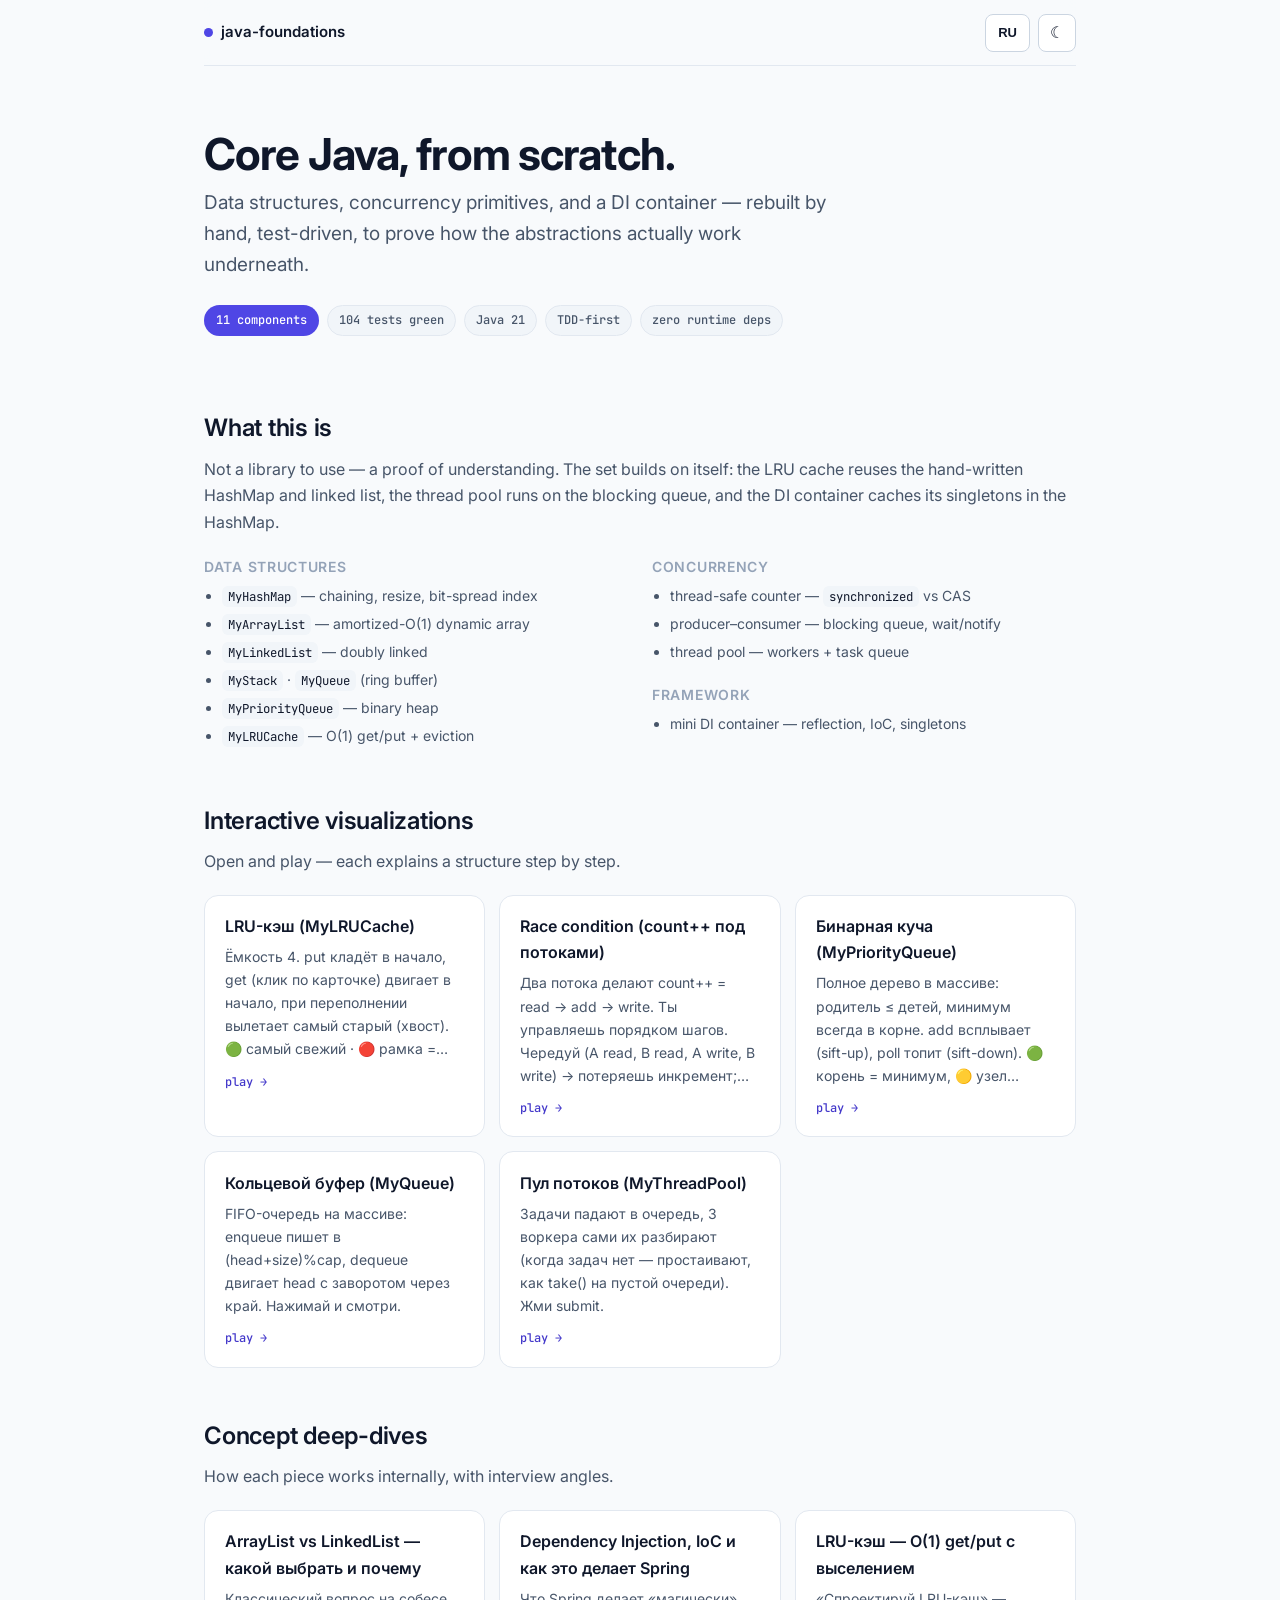
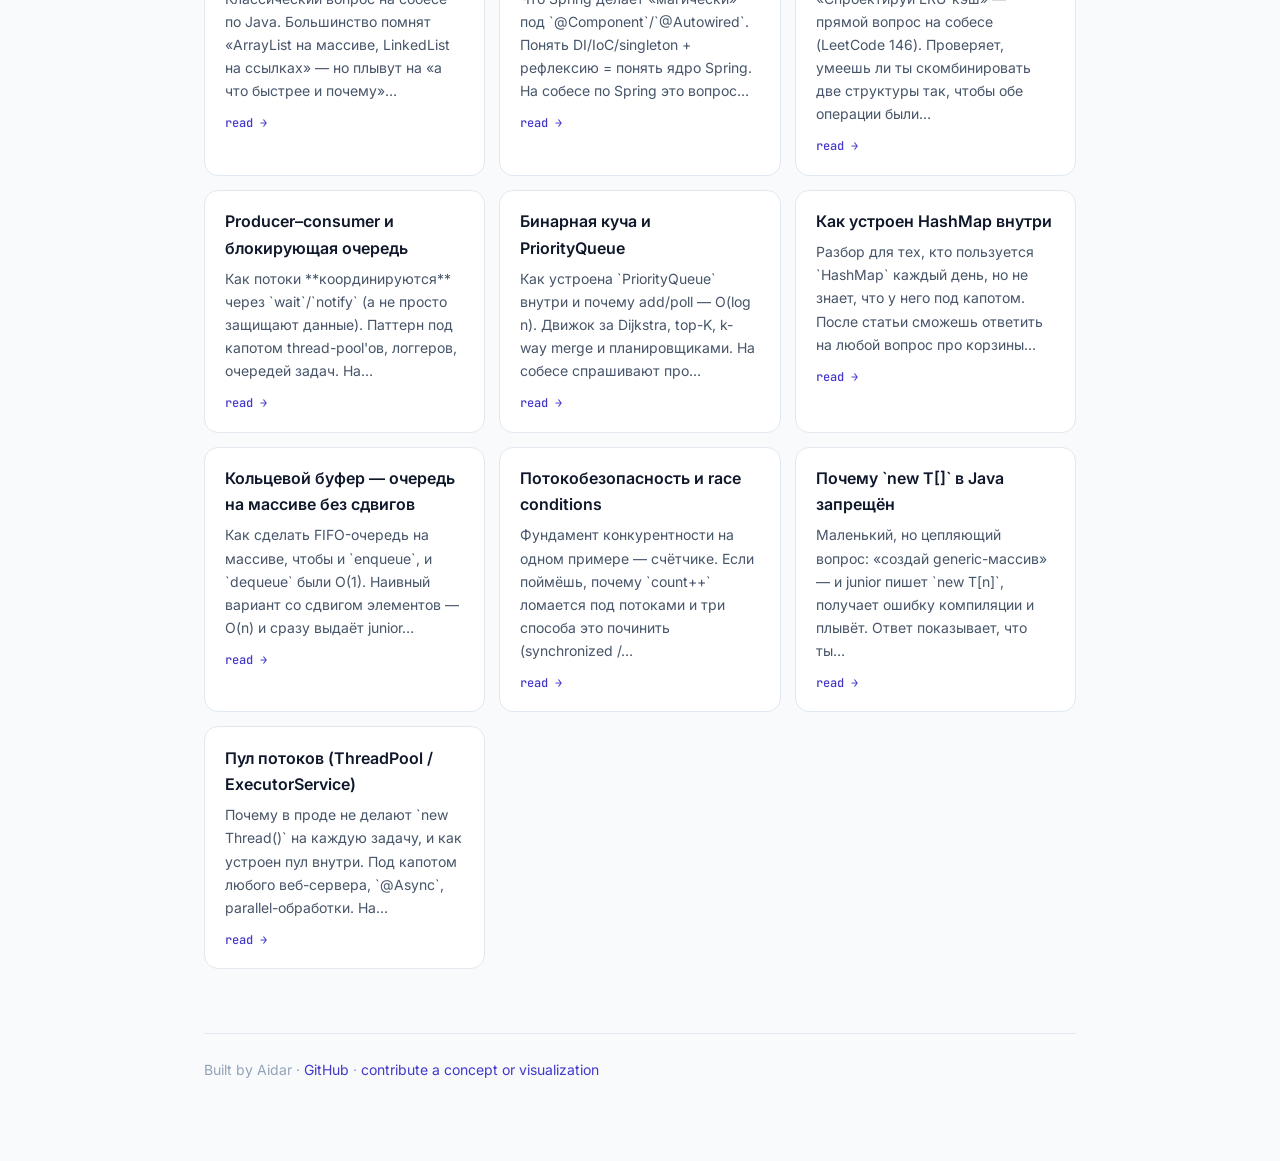
==== docs/index.html @ 81a89873 "feat(docs): community contributions + EN/RU landing - data-driven landing: docs/content.json auto-ge" ====
<!DOCTYPE html>
<html lang="en">
<head>
<meta charset="UTF-8">
<meta name="viewport" content="width=device-width, initial-scale=1.0">
<title>java-foundations — core Java & concurrency from scratch</title>
<meta name="description" content="Core Java data structures, concurrency primitives, and a DI container built from scratch, test-driven. Interactive visualizations + concept deep-dives.">
<script>(function(){try{var t=localStorage.getItem('jf-theme')||(window.matchMedia&&matchMedia('(prefers-color-scheme:dark)').matches?'dark':'light');document.documentElement.setAttribute('data-theme',t);var l=localStorage.getItem('jf-lang')||((navigator.language||'en').slice(0,2)==='ru'?'ru':'en');document.documentElement.setAttribute('data-lang',l);}catch(e){}})();</script>
<link rel="stylesheet" href="style.css">
</head>
<body>

<div class="topbar">
  <span class="brand"><span class="dot"></span>java-foundations</span>
  <div style="display:flex; gap:8px;">
    <button id="lang-toggle" class="theme-toggle" onclick="toggleLang()" aria-label="switch language" style="width:auto; padding:0 12px; font-size:13px; font-weight:600;">RU</button>
    <button id="theme-toggle" class="theme-toggle" onclick="toggleTheme()" aria-label="toggle theme">☾</button>
  </div>
</div>

<section class="hero">
  <h1 data-i18n="heroTitle">Core Java, from scratch.</h1>
  <p class="tagline" data-i18n="heroTagline">Data structures, concurrency primitives, and a DI container — rebuilt by hand, test-driven, to prove how the abstractions actually work underneath.</p>
  <div class="badges">
    <span class="badge accent" data-i18n="badgeComponents">11 components</span>
    <span class="badge" data-i18n="badgeTests">104 tests green</span>
    <span class="badge">Java 21</span>
    <span class="badge">TDD-first</span>
    <span class="badge" data-i18n="badgeDeps">zero runtime deps</span>
  </div>
</section>

<h2 data-i18n="whatTitle">What this is</h2>
<p class="lead" data-i18n="whatLead">Not a library to use — a proof of understanding. The set builds on itself: the LRU cache reuses the hand-written HashMap and linked list, the thread pool runs on the blocking queue, and the DI container caches its singletons in the HashMap.</p>

<div class="cols">
  <div class="col">
    <h3 data-i18n="colData">Data structures</h3>
    <ul>
      <li><code>MyHashMap</code> — chaining, resize, bit-spread index</li>
      <li><code>MyArrayList</code> — amortized-O(1) dynamic array</li>
      <li><code>MyLinkedList</code> — doubly linked</li>
      <li><code>MyStack</code> · <code>MyQueue</code> (ring buffer)</li>
      <li><code>MyPriorityQueue</code> — binary heap</li>
      <li><code>MyLRUCache</code> — O(1) get/put + eviction</li>
    </ul>
  </div>
  <div class="col">
    <h3 data-i18n="colConc">Concurrency</h3>
    <ul>
      <li>thread-safe counter — <code>synchronized</code> vs CAS</li>
      <li>producer–consumer — blocking queue, wait/notify</li>
      <li>thread pool — workers + task queue</li>
    </ul>
    <h3 data-i18n="colFw" style="margin-top:1.25rem">Framework</h3>
    <ul>
      <li>mini DI container — reflection, IoC, singletons</li>
    </ul>
  </div>
</div>

<h2 data-i18n="vizTitle">Interactive visualizations</h2>
<p class="lead" data-i18n="vizLead">Open and play — each explains a structure step by step.</p>
<div class="grid" id="viz-grid"></div>

<h2 data-i18n="conTitle">Concept deep-dives</h2>
<p class="lead" data-i18n="conLead">How each piece works internally, with interview angles.</p>
<div class="grid" id="concept-grid"></div>

<footer>
  <span data-i18n="footerBuilt">Built by Aidar</span> ·
  <a href="https://github.com/aidarkazybekov/java-foundations">GitHub</a> ·
  <a href="https://github.com/aidarkazybekov/java-foundations/blob/main/CONTRIBUTING.md" data-i18n="footerContribute">contribute a concept or visualization</a>
</footer>

<script>
window.I18N = {
  en: {
    heroTitle: "Core Java, from scratch.",
    heroTagline: "Data structures, concurrency primitives, and a DI container — rebuilt by hand, test-driven, to prove how the abstractions actually work underneath.",
    badgeComponents: "11 components", badgeTests: "104 tests green", badgeDeps: "zero runtime deps",
    whatTitle: "What this is",
    whatLead: "Not a library to use — a proof of understanding. The set builds on itself: the LRU cache reuses the hand-written HashMap and linked list, the thread pool runs on the blocking queue, and the DI container caches its singletons in the HashMap.",
    colData: "Data structures", colConc: "Concurrency", colFw: "Framework",
    vizTitle: "Interactive visualizations", vizLead: "Open and play — each explains a structure step by step.",
    conTitle: "Concept deep-dives", conLead: "How each piece works internally, with interview angles.",
    footerBuilt: "Built by Aidar", footerContribute: "contribute a concept or visualization"
  },
  ru: {
    heroTitle: "Java с нуля.",
    heroTagline: "Структуры данных, примитивы конкурентности и DI-контейнер — собраны руками, через тесты, чтобы понять, как абстракции работают изнутри.",
    badgeComponents: "11 компонентов", badgeTests: "104 теста зелёные", badgeDeps: "без зависимостей",
    whatTitle: "Что это",
    whatLead: "Не библиотека для использования — доказательство понимания. Набор опирается на себя: LRU-кэш использует написанные руками HashMap и связный список, пул потоков работает на блокирующей очереди, а DI-контейнер кэширует синглтоны в HashMap.",
    colData: "Структуры данных", colConc: "Конкурентность", colFw: "Фреймворк",
    vizTitle: "Интерактивные визуализации", vizLead: "Открой и поиграй — каждая объясняет структуру по шагам.",
    conTitle: "Разбор концептов", conLead: "Как каждая часть устроена изнутри, с углом для собеседования.",
    footerBuilt: "Сделал Айдар", footerContribute: "добавить концепт или визуализацию"
  }
};

var CONTENT = null;
function esc(s){ return String(s).replace(/[&<>"]/g, function(c){ return {'&':'&amp;','<':'&lt;','>':'&gt;','"':'&quot;'}[c]; }); }
function cardHTML(href, title, desc, meta){
  return '<a class="card" href="' + href + '"><h3>' + esc(title) + '</h3><p>' + esc(desc) + '</p><span class="meta">' + meta + '</span></a>';
}
function renderCards(){
  if(!CONTENT) return;
  var lang = document.documentElement.getAttribute('data-lang') || 'en';
  var playLabel = lang === 'ru' ? 'запустить →' : 'play →';
  var readLabel = lang === 'ru' ? 'читать →' : 'read →';
  document.getElementById('viz-grid').innerHTML =
    CONTENT.visualizations.map(function(v){ return cardHTML('visualizations/' + v.file, v.title, v.desc, playLabel); }).join('');
  document.getElementById('concept-grid').innerHTML =
    CONTENT.concepts.map(function(c){ return cardHTML('concept.html?doc=' + c.slug, c.title, c.desc, readLabel); }).join('');
}
window.onLangChange = renderCards;
fetch('content.json').then(function(r){ return r.json(); }).then(function(d){ CONTENT = d; renderCards(); });
</script>
<script src="theme.js"></script>
<script src="lang.js"></script>
</body>
</html>
---- docs/style.css ----
@import url('https://fonts.googleapis.com/css2?family=Inter:wght@400;500;600;700&family=JetBrains+Mono:wght@400;500&display=swap');

/* ---------- design tokens (light) ---------- */
:root {
  --color-background-tertiary: #f8fafc;   /* page bg */
  --color-background-primary: #ffffff;     /* cards/surfaces */
  --color-background-secondary: #f1f5f9;   /* soft fills */
  --color-background-info: #eef2ff;
  --color-background-success: #f0fdf4;
  --color-background-warning: #fffbeb;
  --color-background-danger: #fef2f2;

  --color-text-primary: #0f172a;
  --color-text-secondary: #475569;
  --color-text-tertiary: #94a3b8;
  --color-text-info: #4338ca;
  --color-text-success: #15803d;
  --color-text-warning: #b45309;
  --color-text-danger: #dc2626;

  --color-border-tertiary: #e2e8f0;
  --color-border-secondary: #cbd5e1;
  --color-border-danger: #dc2626;

  --accent: #4f46e5;
  --accent-text: #4338ca;
  --accent-contrast: #ffffff;

  --border-radius-md: 8px;
  --border-radius-lg: 14px;
  --border-radius-xl: 20px;
  --font-sans: "Inter", system-ui, -apple-system, sans-serif;
  --font-mono: "JetBrains Mono", ui-monospace, Menlo, monospace;
  --shadow: 0 1px 2px rgba(15,23,42,.04), 0 4px 16px rgba(15,23,42,.05);
  --maxw: 920px;
}

/* ---------- design tokens (dark) ---------- */
[data-theme="dark"] {
  --color-background-tertiary: #0b1120;
  --color-background-primary: #131a2a;
  --color-background-secondary: #1e293b;
  --color-background-info: #1e1b4b;
  --color-background-success: #052e16;
  --color-background-warning: #422006;
  --color-background-danger: #450a0a;

  --color-text-primary: #f1f5f9;
  --color-text-secondary: #94a3b8;
  --color-text-tertiary: #64748b;
  --color-text-info: #a5b4fc;
  --color-text-success: #4ade80;
  --color-text-warning: #fbbf24;
  --color-text-danger: #f87171;

  --color-border-tertiary: #1e293b;
  --color-border-secondary: #334155;
  --color-border-danger: #f87171;

  --accent: #818cf8;
  --accent-text: #a5b4fc;
  --accent-contrast: #0b1120;

  --shadow: 0 1px 2px rgba(0,0,0,.3), 0 6px 20px rgba(0,0,0,.4);
}

* { box-sizing: border-box; }

html { scroll-behavior: smooth; }

body {
  font-family: var(--font-sans);
  color: var(--color-text-primary);
  background: var(--color-background-tertiary);
  max-width: var(--maxw);
  margin: 0 auto;
  padding: 0 1.5rem 5rem;
  line-height: 1.65;
  -webkit-font-smoothing: antialiased;
  transition: background-color .2s ease, color .2s ease;
}

a { color: var(--accent-text); text-decoration: none; }
a:hover { text-decoration: underline; }

code {
  font-family: var(--font-mono);
  font-size: .88em;
  background: var(--color-background-secondary);
  color: var(--color-text-primary);
  padding: 2px 6px;
  border-radius: 6px;
}

/* ---------- top bar ---------- */
.topbar {
  position: sticky; top: 0; z-index: 10;
  display: flex; align-items: center; justify-content: space-between;
  gap: 1rem;
  padding: .85rem 0;
  margin-bottom: 1.5rem;
  background: color-mix(in srgb, var(--color-background-tertiary) 88%, transparent);
  backdrop-filter: blur(8px);
  border-bottom: 1px solid var(--color-border-tertiary);
}
.topbar .brand {
  font-weight: 600; font-size: 15px; color: var(--color-text-primary);
  display: inline-flex; align-items: center; gap: .5rem;
}
.topbar .brand .dot { width: 9px; height: 9px; border-radius: 50%; background: var(--accent); }
.theme-toggle {
  font-size: 16px; line-height: 1; width: 38px; height: 38px;
  border-radius: var(--border-radius-md);
  border: 1px solid var(--color-border-secondary);
  background: var(--color-background-primary);
  color: var(--color-text-primary); cursor: pointer;
  display: inline-flex; align-items: center; justify-content: center;
  transition: background-color .15s ease, border-color .15s ease;
}
.theme-toggle:hover { background: var(--color-background-secondary); }

/* ---------- hero ---------- */
.hero { padding: 2.5rem 0 1.5rem; }
.hero h1 {
  font-size: clamp(30px, 6vw, 44px); font-weight: 700; letter-spacing: -.02em;
  margin: 0 0 .5rem; line-height: 1.1;
}
.hero .tagline { font-size: clamp(16px, 2.5vw, 19px); color: var(--color-text-secondary); margin: 0; max-width: 640px; }
.badges { display: flex; gap: 8px; flex-wrap: wrap; margin-top: 1.5rem; }
.badge {
  font-family: var(--font-mono); font-size: 12px; font-weight: 500;
  background: var(--color-background-secondary); color: var(--color-text-secondary);
  padding: 5px 11px; border-radius: 999px; border: 1px solid var(--color-border-tertiary);
}
.badge.accent { background: var(--accent); color: var(--accent-contrast); border-color: transparent; }

/* ---------- headings / sections ---------- */
h1 { font-size: 26px; font-weight: 600; letter-spacing: -.01em; margin: 1.5rem 0 .5rem; }
h2 { font-size: 24px; font-weight: 600; letter-spacing: -.01em; margin: 3rem 0 .5rem; }
h3 { font-size: 16px; font-weight: 600; margin: 0 0 .35rem; }
p.lead { color: var(--color-text-secondary); margin: .25rem 0 1.25rem; }

/* ---------- cards ---------- */
.grid { display: grid; grid-template-columns: repeat(auto-fill, minmax(250px, 1fr)); gap: 14px; margin: 1rem 0; }
.card {
  display: flex; flex-direction: column;
  background: var(--color-background-primary);
  border: 1px solid var(--color-border-tertiary);
  border-radius: var(--border-radius-lg);
  padding: 1.1rem 1.25rem; color: var(--color-text-primary);
  transition: transform .15s ease, border-color .15s ease, box-shadow .15s ease;
}
.card:hover { transform: translateY(-2px); border-color: var(--accent); box-shadow: var(--shadow); text-decoration: none; }
.card p { margin: 0; font-size: 14px; color: var(--color-text-secondary); }
.card .meta {
  margin-top: .75rem; font-family: var(--font-mono); font-size: 12px;
  color: var(--accent-text); font-weight: 500;
}

/* ---------- two-column lists ---------- */
.cols { display: grid; grid-template-columns: repeat(auto-fit, minmax(240px, 1fr)); gap: 1.5rem; margin: 1rem 0; }
.col h3 { font-size: 14px; text-transform: uppercase; letter-spacing: .05em; color: var(--color-text-tertiary); }
.col ul { margin: .25rem 0; padding-left: 1.1rem; }
.col li { font-size: 14px; color: var(--color-text-secondary); margin: .3rem 0; }

/* ---------- buttons (used by visualizations) ---------- */
button:not(.theme-toggle) {
  font-family: inherit; font-size: 14px; font-weight: 500;
  padding: 8px 15px; border-radius: var(--border-radius-md);
  border: 1px solid var(--color-border-secondary);
  background: var(--color-background-primary); color: var(--color-text-primary);
  cursor: pointer; transition: background-color .15s ease, border-color .15s ease, transform .1s ease;
}
button:not(.theme-toggle):hover { background: var(--color-background-secondary); border-color: var(--accent); }
button:not(.theme-toggle):active { transform: scale(.98); }
button:disabled { opacity: .4; cursor: default; }

/* ---------- footer ---------- */
footer {
  margin-top: 4rem; padding-top: 1.5rem;
  border-top: 1px solid var(--color-border-tertiary);
  color: var(--color-text-tertiary); font-size: 14px;
}

/* ---------- article (concept viewer) ---------- */
.article { max-width: 760px; }
.article h1 { font-size: 30px; font-weight: 700; letter-spacing: -.02em; }
.article h2 { font-size: 21px; margin-top: 2.25rem; }
.article h3 { font-size: 16px; margin-top: 1.5rem; }
.article pre {
  background: var(--color-background-secondary); padding: 1rem 1.1rem;
  border-radius: var(--border-radius-md); overflow: auto;
  border: 1px solid var(--color-border-tertiary);
}
.article pre code { background: none; padding: 0; font-size: 13px; }
.article table { border-collapse: collapse; width: 100%; margin: 1rem 0; }
.article th, .article td { border: 1px solid var(--color-border-tertiary); padding: 7px 11px; text-align: left; font-size: 14px; }
.article th { background: var(--color-background-secondary); }
.article blockquote {
  border-left: 3px solid var(--accent); margin: 1rem 0; padding: .4rem 1rem;
  color: var(--color-text-secondary); background: var(--color-background-secondary);
  border-radius: 0 var(--border-radius-md) var(--border-radius-md) 0;
}
.article img { max-width: 100%; }
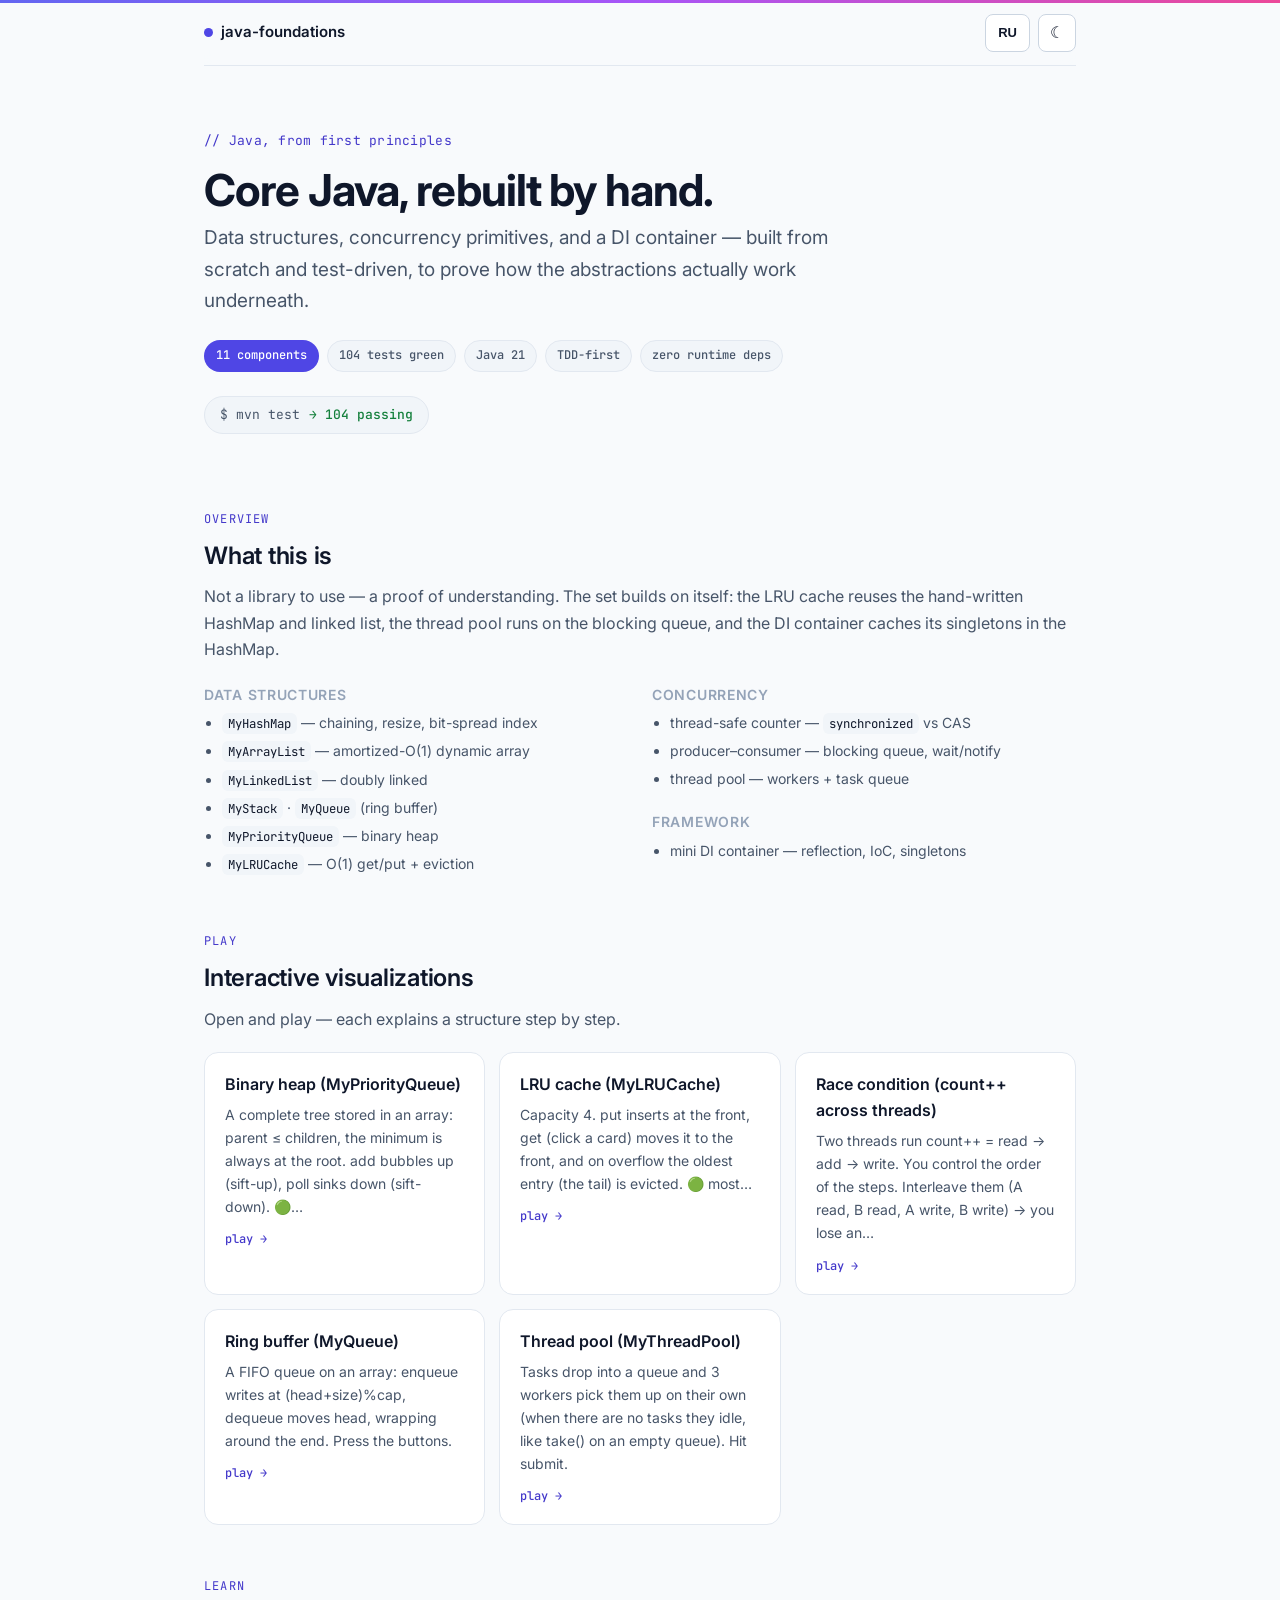
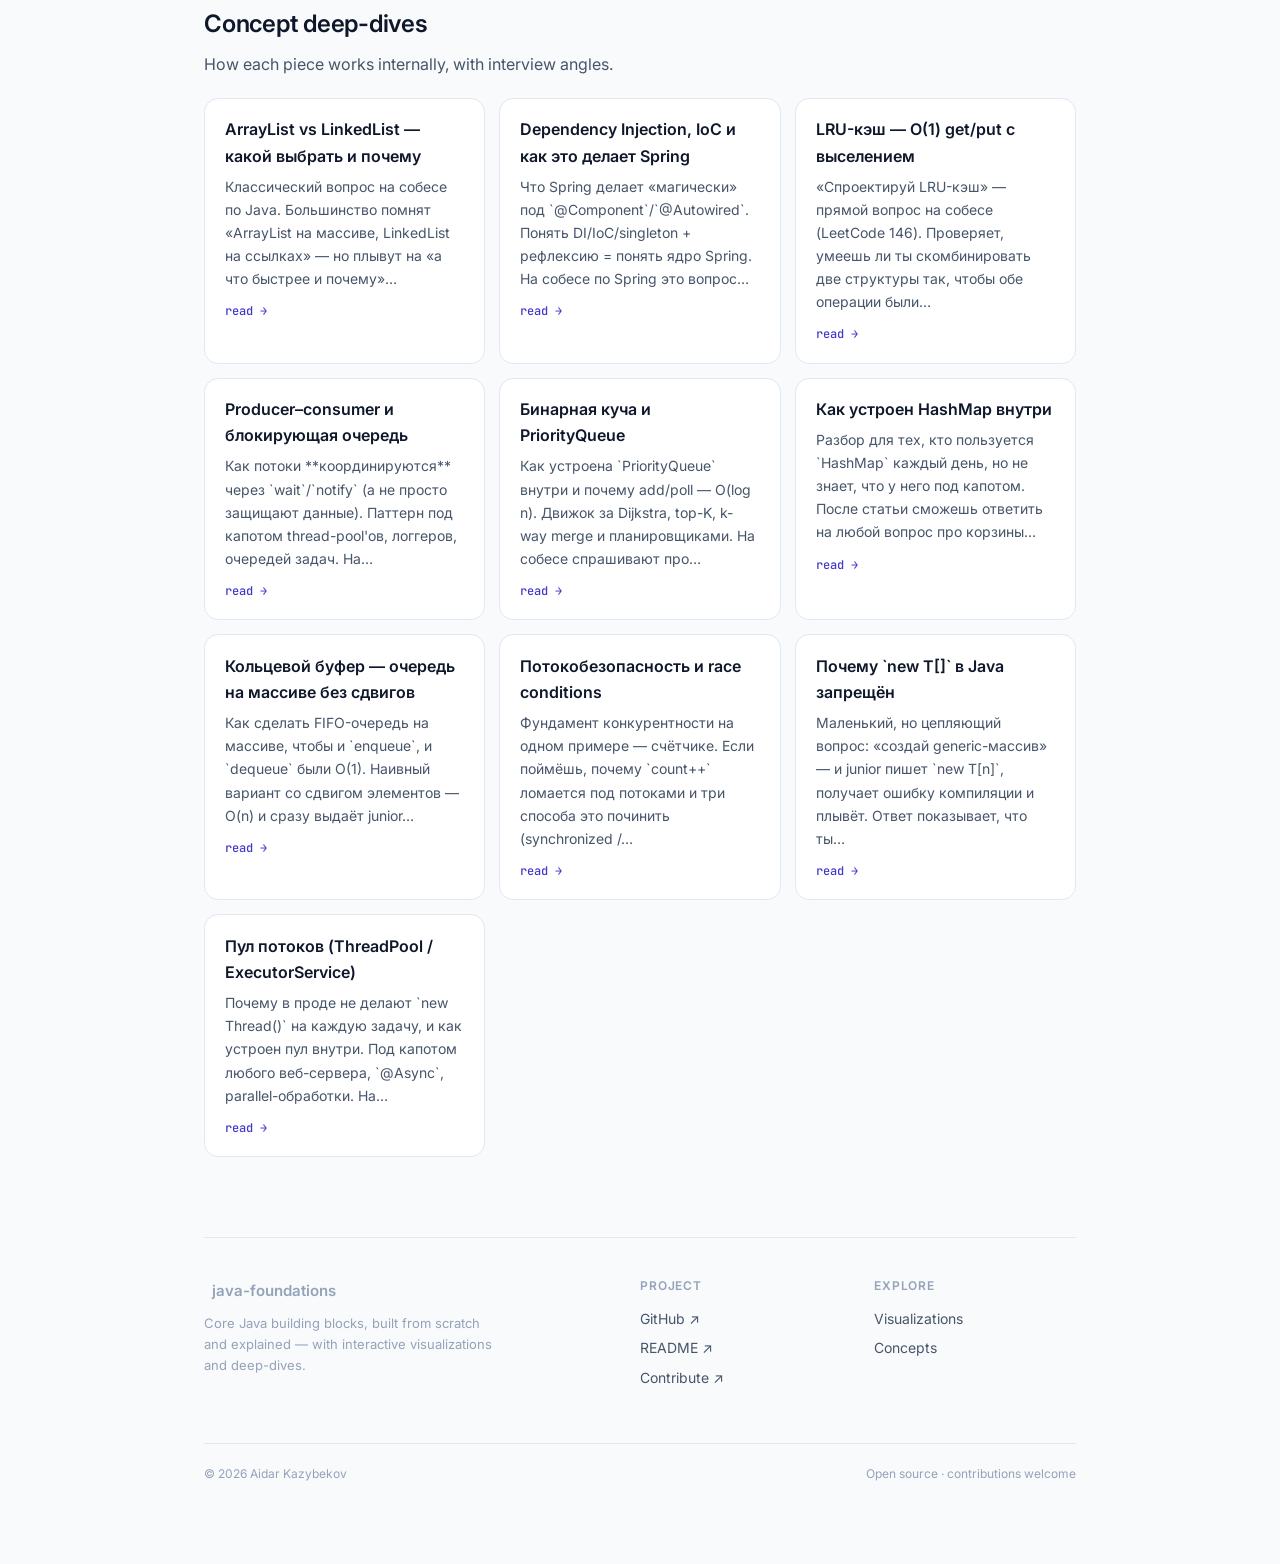
==== commit 1a58f9d3: "fix(ci): bump setup-node to 22, auto-enable Pages (enablement: true)" ====
--- a/docs/index.html
+++ b/docs/index.html
@@ -10,6 +10,8 @@
 </head>
 <body>
 
+<div class="accent-bar"></div>
+
 <div class="topbar">
   <span class="brand"><span class="dot"></span>java-foundations</span>
   <div style="display:flex; gap:8px;">
@@ -19,8 +21,9 @@
 </div>
 
 <section class="hero">
-  <h1 data-i18n="heroTitle">Core Java, from scratch.</h1>
-  <p class="tagline" data-i18n="heroTagline">Data structures, concurrency primitives, and a DI container — rebuilt by hand, test-driven, to prove how the abstractions actually work underneath.</p>
+  <p class="eyebrow" data-i18n="eyebrow">// Java, from first principles</p>
+  <h1 data-i18n="heroTitle">Core Java, rebuilt by hand.</h1>
+  <p class="tagline" data-i18n="heroTagline">Data structures, concurrency primitives, and a DI container — built from scratch and test-driven, to prove how the abstractions actually work underneath.</p>
   <div class="badges">
     <span class="badge accent" data-i18n="badgeComponents">11 components</span>
     <span class="badge" data-i18n="badgeTests">104 tests green</span>
@@ -28,8 +31,10 @@
     <span class="badge">TDD-first</span>
     <span class="badge" data-i18n="badgeDeps">zero runtime deps</span>
   </div>
+  <div class="mono-line"><span>$ mvn test</span><span class="ok" data-i18n="monoPass">→ 104 passing</span></div>
 </section>
 
+<p class="kicker" data-i18n="kOverview">Overview</p>
 <h2 data-i18n="whatTitle">What this is</h2>
 <p class="lead" data-i18n="whatLead">Not a library to use — a proof of understanding. The set builds on itself: the LRU cache reuses the hand-written HashMap and linked list, the thread pool runs on the blocking queue, and the DI container caches its singletons in the HashMap.</p>
 
@@ -59,43 +64,67 @@
   </div>
 </div>
 
+<p class="kicker" data-i18n="kPlay">Play</p>
 <h2 data-i18n="vizTitle">Interactive visualizations</h2>
 <p class="lead" data-i18n="vizLead">Open and play — each explains a structure step by step.</p>
 <div class="grid" id="viz-grid"></div>
 
+<p class="kicker" data-i18n="kLearn">Learn</p>
 <h2 data-i18n="conTitle">Concept deep-dives</h2>
 <p class="lead" data-i18n="conLead">How each piece works internally, with interview angles.</p>
 <div class="grid" id="concept-grid"></div>
 
-<footer>
-  <span data-i18n="footerBuilt">Built by Aidar</span> ·
-  <a href="https://github.com/aidarkazybekov/java-foundations">GitHub</a> ·
-  <a href="https://github.com/aidarkazybekov/java-foundations/blob/main/CONTRIBUTING.md" data-i18n="footerContribute">contribute a concept or visualization</a>
+<footer class="site-footer">
+  <div>
+    <span class="fbrand"><span class="dot"></span>java-foundations</span>
+    <p class="ftag" data-i18n="ftag">Core Java building blocks, built from scratch and explained — with interactive visualizations and deep-dives.</p>
+  </div>
+  <div>
+    <h4 data-i18n="fProject">Project</h4>
+    <a class="flink" href="https://github.com/aidarkazybekov/java-foundations">GitHub ↗</a>
+    <a class="flink" href="https://github.com/aidarkazybekov/java-foundations/blob/main/README.md">README ↗</a>
+    <a class="flink" href="https://github.com/aidarkazybekov/java-foundations/blob/main/CONTRIBUTING.md" data-i18n="fContribute">Contribute ↗</a>
+  </div>
+  <div>
+    <h4 data-i18n="fExplore">Explore</h4>
+    <a class="flink" href="visualizations/ring-buffer.html" data-i18n="fViz">Visualizations</a>
+    <a class="flink" href="concept.html?doc=hashmap-internals" data-i18n="fConcepts">Concepts</a>
+  </div>
+  <div class="footer-bottom">
+    <span>© 2026 Aidar Kazybekov</span>
+    <span data-i18n="fMade">Open source · contributions welcome</span>
+  </div>
 </footer>
 
 <script>
 window.I18N = {
   en: {
-    heroTitle: "Core Java, from scratch.",
-    heroTagline: "Data structures, concurrency primitives, and a DI container — rebuilt by hand, test-driven, to prove how the abstractions actually work underneath.",
-    badgeComponents: "11 components", badgeTests: "104 tests green", badgeDeps: "zero runtime deps",
-    whatTitle: "What this is",
+    eyebrow: "// Java, from first principles",
+    heroTitle: "Core Java, rebuilt by hand.",
+    heroTagline: "Data structures, concurrency primitives, and a DI container — built from scratch and test-driven, to prove how the abstractions actually work underneath.",
+    badgeComponents: "11 components", badgeTests: "104 tests green", badgeDeps: "zero runtime deps", monoPass: "→ 104 passing",
+    kOverview: "Overview", whatTitle: "What this is",
     whatLead: "Not a library to use — a proof of understanding. The set builds on itself: the LRU cache reuses the hand-written HashMap and linked list, the thread pool runs on the blocking queue, and the DI container caches its singletons in the HashMap.",
     colData: "Data structures", colConc: "Concurrency", colFw: "Framework",
-    vizTitle: "Interactive visualizations", vizLead: "Open and play — each explains a structure step by step.",
-    conTitle: "Concept deep-dives", conLead: "How each piece works internally, with interview angles.",
-    footerBuilt: "Built by Aidar", footerContribute: "contribute a concept or visualization"
+    kPlay: "Play", vizTitle: "Interactive visualizations", vizLead: "Open and play — each explains a structure step by step.",
+    kLearn: "Learn", conTitle: "Concept deep-dives", conLead: "How each piece works internally, with interview angles.",
+    ftag: "Core Java building blocks, built from scratch and explained — with interactive visualizations and deep-dives.",
+    fProject: "Project", fContribute: "Contribute ↗", fExplore: "Explore", fViz: "Visualizations", fConcepts: "Concepts",
+    fMade: "Open source · contributions welcome"
   },
   ru: {
-    heroTitle: "Java с нуля.",
-    heroTagline: "Структуры данных, примитивы конкурентности и DI-контейнер — собраны руками, через тесты, чтобы понять, как абстракции работают изнутри.",
-    badgeComponents: "11 компонентов", badgeTests: "104 теста зелёные", badgeDeps: "без зависимостей",
-    whatTitle: "Что это",
+    eyebrow: "// Java с азов",
+    heroTitle: "Core Java, собранный руками.",
+    heroTagline: "Структуры данных, примитивы конкурентности и DI-контейнер — с нуля и через тесты, чтобы понять, как абстракции работают изнутри.",
+    badgeComponents: "11 компонентов", badgeTests: "104 теста зелёные", badgeDeps: "без зависимостей", monoPass: "→ 104 проходят",
+    kOverview: "Обзор", whatTitle: "Что это",
     whatLead: "Не библиотека для использования — доказательство понимания. Набор опирается на себя: LRU-кэш использует написанные руками HashMap и связный список, пул потоков работает на блокирующей очереди, а DI-контейнер кэширует синглтоны в HashMap.",
     colData: "Структуры данных", colConc: "Конкурентность", colFw: "Фреймворк",
-    vizTitle: "Интерактивные визуализации", vizLead: "Открой и поиграй — каждая объясняет структуру по шагам.",
-    conTitle: "Разбор концептов", conLead: "Как каждая часть устроена изнутри, с углом для собеседования.",
-    footerBuilt: "Сделал Айдар", footerContribute: "добавить концепт или визуализацию"
+    kPlay: "Поиграть", vizTitle: "Интерактивные визуализации", vizLead: "Открой и поиграй — каждая объясняет структуру по шагам.",
+    kLearn: "Изучить", conTitle: "Разбор концептов", conLead: "Как каждая часть устроена изнутри, с углом для собеседования.",
+    ftag: "Базовые блоки Java, собранные с нуля и объяснённые — с интерактивными визуализациями и разборами.",
+    fProject: "Проект", fContribute: "Внести вклад ↗", fExplore: "Навигация", fViz: "Визуализации", fConcepts: "Концепты",
+    fMade: "Open source · вклад приветствуется"
   }
 };
 
--- a/docs/style.css
+++ b/docs/style.css
@@ -182,6 +182,62 @@
   color: var(--color-text-tertiary); font-size: 14px;
 }
 
+/* ---------- premium touches ---------- */
+.accent-bar {
+  position: fixed; top: 0; left: 0; right: 0; height: 3px; z-index: 50;
+  background: linear-gradient(90deg, #6366f1, #a855f7, #ec4899);
+}
+.hero { position: relative; }
+.hero .eyebrow {
+  font-family: var(--font-mono); font-size: 13px; color: var(--accent-text);
+  letter-spacing: .02em; margin: 0 0 .9rem;
+}
+.mono-line {
+  display: inline-flex; align-items: center; gap: .55rem; margin-top: 1.5rem;
+  font-family: var(--font-mono); font-size: 13px; color: var(--color-text-secondary);
+  background: var(--color-background-secondary); border: 1px solid var(--color-border-tertiary);
+  border-radius: 999px; padding: 7px 15px;
+}
+.mono-line .ok { color: var(--color-text-success); font-weight: 500; }
+
+.kicker {
+  font-family: var(--font-mono); font-size: 12px; letter-spacing: .1em;
+  text-transform: uppercase; color: var(--accent-text); margin: 3.25rem 0 0;
+}
+.kicker + h2 { margin-top: .4rem; }
+
+.card { position: relative; overflow: hidden; }
+.card::before {
+  content: ""; position: absolute; top: 0; left: 0; right: 0; height: 2px;
+  background: var(--accent); transform: scaleX(0); transform-origin: left;
+  transition: transform .2s ease;
+}
+.card:hover::before { transform: scaleX(1); }
+.card .meta { transition: letter-spacing .15s ease; }
+.card:hover .meta { letter-spacing: .04em; }
+
+/* ---------- structured footer ---------- */
+.site-footer {
+  margin-top: 5rem; padding-top: 2.25rem;
+  border-top: 1px solid var(--color-border-tertiary);
+  display: grid; grid-template-columns: 2fr 1fr 1fr; gap: 1.5rem 2rem;
+}
+.site-footer .fbrand { font-weight: 600; display: inline-flex; align-items: center; gap: .5rem; font-size: 15px; }
+.site-footer .ftag { margin: .6rem 0 0; font-size: 13px; color: var(--color-text-tertiary); max-width: 36ch; line-height: 1.6; }
+.site-footer h4 { font-size: 12px; text-transform: uppercase; letter-spacing: .07em; color: var(--color-text-tertiary); margin: .1rem 0 .7rem; font-weight: 600; }
+.site-footer .flink { display: block; font-size: 14px; color: var(--color-text-secondary); margin: .4rem 0; }
+.site-footer .flink:hover { color: var(--accent-text); text-decoration: none; }
+.footer-bottom {
+  grid-column: 1 / -1; margin-top: 1.5rem; padding-top: 1.25rem;
+  border-top: 1px solid var(--color-border-tertiary);
+  font-size: 12px; color: var(--color-text-tertiary);
+  display: flex; justify-content: space-between; flex-wrap: wrap; gap: .5rem;
+}
+@media (max-width: 620px) {
+  .site-footer { grid-template-columns: 1fr 1fr; }
+  .site-footer > div:first-child { grid-column: 1 / -1; }
+}
+
 /* ---------- article (concept viewer) ---------- */
 .article { max-width: 760px; }
 .article h1 { font-size: 30px; font-weight: 700; letter-spacing: -.02em; }
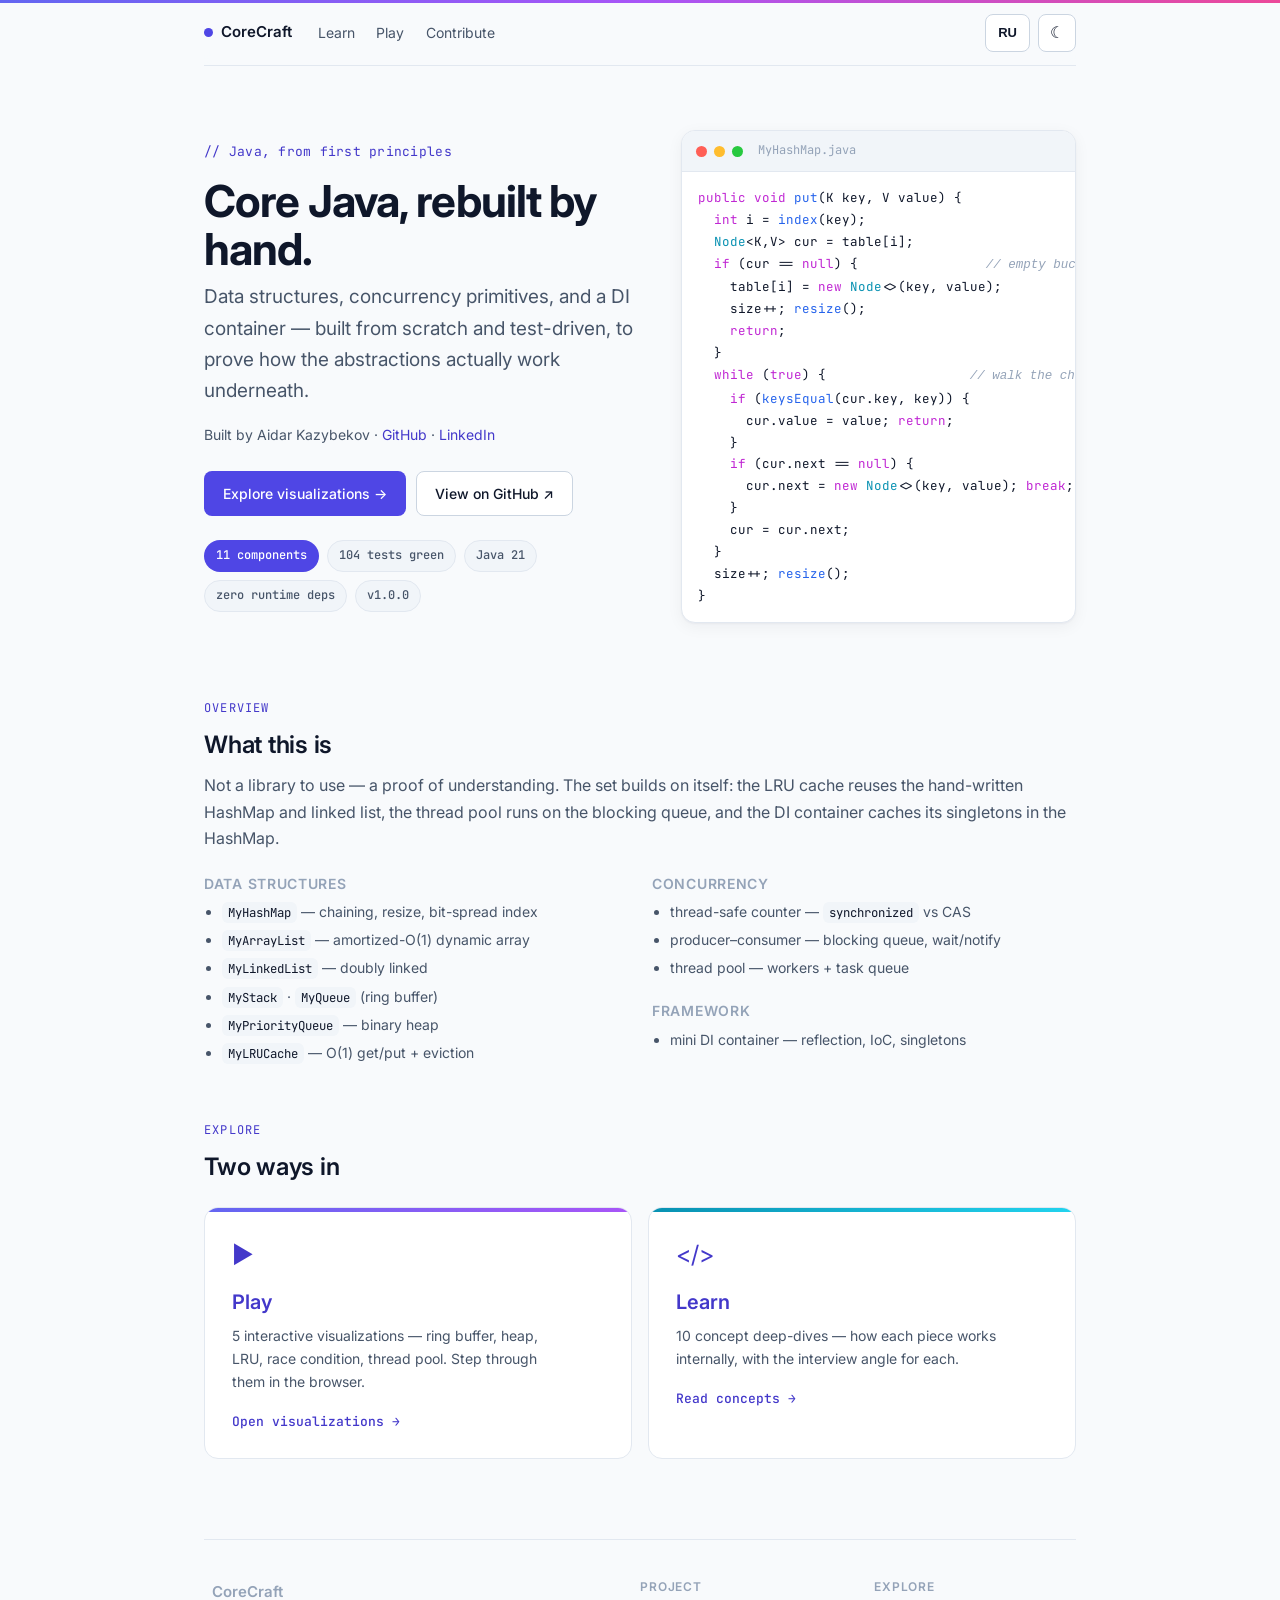
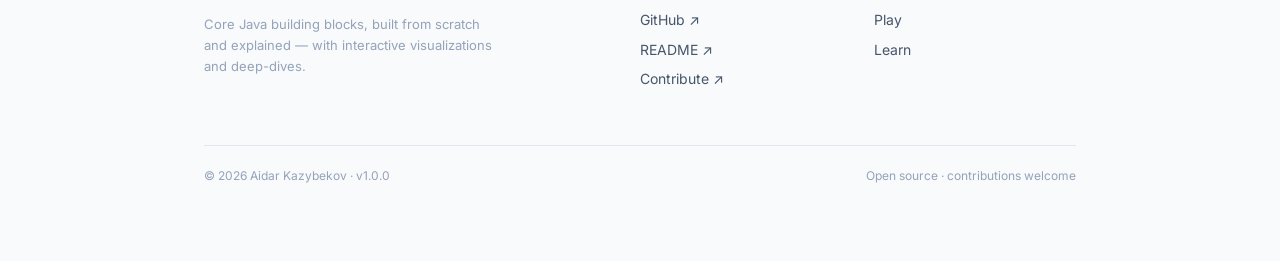
==== commit ed1a151c: "feat(docs): rebrand to CoreCraft; Play/Learn pages with visual cards - dedicated play.html + learn.h" ====
--- a/docs/index.html
+++ b/docs/index.html
@@ -3,7 +3,7 @@
 <head>
 <meta charset="UTF-8">
 <meta name="viewport" content="width=device-width, initial-scale=1.0">
-<title>java-foundations — core Java & concurrency from scratch</title>
+<title>CoreCraft — core Java, rebuilt by hand</title>
 <meta name="description" content="Core Java data structures, concurrency primitives, and a DI container built from scratch, test-driven. Interactive visualizations + concept deep-dives.">
 <script>(function(){try{var t=localStorage.getItem('jf-theme')||(window.matchMedia&&matchMedia('(prefers-color-scheme:dark)').matches?'dark':'light');document.documentElement.setAttribute('data-theme',t);var l=localStorage.getItem('jf-lang')||((navigator.language||'en').slice(0,2)==='ru'?'ru':'en');document.documentElement.setAttribute('data-lang',l);}catch(e){}})();</script>
 <link rel="stylesheet" href="style.css">
@@ -13,7 +13,14 @@
 <div class="accent-bar"></div>
 
 <div class="topbar">
-  <span class="brand"><span class="dot"></span>java-foundations</span>
+  <div style="display:flex; align-items:center; gap:1.6rem;">
+    <span class="brand"><span class="dot"></span>CoreCraft</span>
+    <nav class="topnav">
+      <a href="learn.html" data-i18n="navLearn">Learn</a>
+      <a href="play.html" data-i18n="navPlay">Play</a>
+      <a href="contribute.html" data-i18n="navContribute">Contribute</a>
+    </nav>
+  </div>
   <div style="display:flex; gap:8px;">
     <button id="lang-toggle" class="theme-toggle" onclick="toggleLang()" aria-label="switch language" style="width:auto; padding:0 12px; font-size:13px; font-weight:600;">RU</button>
     <button id="theme-toggle" class="theme-toggle" onclick="toggleTheme()" aria-label="toggle theme">☾</button>
@@ -21,17 +28,52 @@
 </div>
 
 <section class="hero">
-  <p class="eyebrow" data-i18n="eyebrow">// Java, from first principles</p>
-  <h1 data-i18n="heroTitle">Core Java, rebuilt by hand.</h1>
-  <p class="tagline" data-i18n="heroTagline">Data structures, concurrency primitives, and a DI container — built from scratch and test-driven, to prove how the abstractions actually work underneath.</p>
-  <div class="badges">
-    <span class="badge accent" data-i18n="badgeComponents">11 components</span>
-    <span class="badge" data-i18n="badgeTests">104 tests green</span>
-    <span class="badge">Java 21</span>
-    <span class="badge">TDD-first</span>
-    <span class="badge" data-i18n="badgeDeps">zero runtime deps</span>
+  <div class="hero-grid">
+    <div>
+      <p class="eyebrow" data-i18n="eyebrow">// Java, from first principles</p>
+      <h1 data-i18n="heroTitle">Core Java, rebuilt by hand.</h1>
+      <p class="tagline" data-i18n="heroTagline">Data structures, concurrency primitives, and a DI container — built from scratch and test-driven, to prove how the abstractions actually work underneath.</p>
+      <p class="byline"><span data-i18n="bylineBy">Built by</span> Aidar Kazybekov · <a href="https://github.com/aidarkazybekov">GitHub</a> · <a id="linkedin-link" href="https://www.linkedin.com/in/aidarkazybekov/">LinkedIn</a></p>
+      <div class="cta-row">
+        <a class="cta cta-primary" href="#viz" data-i18n="ctaViz">Explore visualizations →</a>
+        <a class="cta cta-secondary" href="https://github.com/aidarkazybekov/java-foundations" data-i18n="ctaGit">View on GitHub ↗</a>
+      </div>
+      <div class="badges">
+        <span class="badge accent" data-i18n="badgeComponents">11 components</span>
+        <span class="badge" data-i18n="badgeTests">104 tests green</span>
+        <span class="badge">Java 21</span>
+        <span class="badge" data-i18n="badgeDeps">zero runtime deps</span>
+        <a class="badge" href="https://github.com/aidarkazybekov/java-foundations/releases/tag/v1.0.0" style="color:var(--color-text-secondary)">v1.0.0</a>
+      </div>
+    </div>
+    <div class="code-card" aria-hidden="true">
+      <div class="titlebar">
+        <span class="d" style="background:#ff5f56"></span>
+        <span class="d" style="background:#ffbd2e"></span>
+        <span class="d" style="background:#27c93f"></span>
+        <span class="fname">MyHashMap.java</span>
+      </div>
+<pre><span class="tok-kw">public void</span> <span class="tok-fn">put</span>(K key, V value) {
+  <span class="tok-kw">int</span> i = <span class="tok-fn">index</span>(key);
+  <span class="tok-type">Node</span>&lt;K,V&gt; cur = table[i];
+  <span class="tok-kw">if</span> (cur == <span class="tok-kw">null</span>) {                <span class="tok-com">// empty bucket</span>
+    table[i] = <span class="tok-kw">new</span> <span class="tok-type">Node</span>&lt;&gt;(key, value);
+    size++; <span class="tok-fn">resize</span>();
+    <span class="tok-kw">return</span>;
+  }
+  <span class="tok-kw">while</span> (<span class="tok-kw">true</span>) {                  <span class="tok-com">// walk the chain</span>
+    <span class="tok-kw">if</span> (<span class="tok-fn">keysEqual</span>(cur.key, key)) {
+      cur.value = value; <span class="tok-kw">return</span>;
+    }
+    <span class="tok-kw">if</span> (cur.next == <span class="tok-kw">null</span>) {
+      cur.next = <span class="tok-kw">new</span> <span class="tok-type">Node</span>&lt;&gt;(key, value); <span class="tok-kw">break</span>;
+    }
+    cur = cur.next;
+  }
+  size++; <span class="tok-fn">resize</span>();
+}</pre>
+    </div>
   </div>
-  <div class="mono-line"><span>$ mvn test</span><span class="ok" data-i18n="monoPass">→ 104 passing</span></div>
 </section>
 
 <p class="kicker" data-i18n="kOverview">Overview</p>
@@ -64,19 +106,28 @@
   </div>
 </div>
 
-<p class="kicker" data-i18n="kPlay">Play</p>
-<h2 data-i18n="vizTitle">Interactive visualizations</h2>
-<p class="lead" data-i18n="vizLead">Open and play — each explains a structure step by step.</p>
-<div class="grid" id="viz-grid"></div>
-
-<p class="kicker" data-i18n="kLearn">Learn</p>
-<h2 data-i18n="conTitle">Concept deep-dives</h2>
-<p class="lead" data-i18n="conLead">How each piece works internally, with interview angles.</p>
-<div class="grid" id="concept-grid"></div>
+<p class="kicker" data-i18n="kExplore">Explore</p>
+<h2 data-i18n="exploreTitle">Two ways in</h2>
+<div class="entry-grid">
+  <a class="entry" href="play.html">
+    <span class="strip" style="background:linear-gradient(90deg,#6366f1,#a855f7)"></span>
+    <div class="eico">▶</div>
+    <h3 data-i18n="entryPlayT">Play</h3>
+    <p data-i18n="entryPlayD">5 interactive visualizations — ring buffer, heap, LRU, race condition, thread pool. Step through them in the browser.</p>
+    <span class="meta" data-i18n="entryPlayM">Open visualizations →</span>
+  </a>
+  <a class="entry" href="learn.html">
+    <span class="strip" style="background:linear-gradient(90deg,#0891b2,#22d3ee)"></span>
+    <div class="eico">&lt;/&gt;</div>
+    <h3 data-i18n="entryLearnT">Learn</h3>
+    <p data-i18n="entryLearnD">10 concept deep-dives — how each piece works internally, with the interview angle for each.</p>
+    <span class="meta" data-i18n="entryLearnM">Read concepts →</span>
+  </a>
+</div>
 
 <footer class="site-footer">
   <div>
-    <span class="fbrand"><span class="dot"></span>java-foundations</span>
+    <span class="fbrand"><span class="dot"></span>CoreCraft</span>
     <p class="ftag" data-i18n="ftag">Core Java building blocks, built from scratch and explained — with interactive visualizations and deep-dives.</p>
   </div>
   <div>
@@ -87,11 +138,11 @@
   </div>
   <div>
     <h4 data-i18n="fExplore">Explore</h4>
-    <a class="flink" href="visualizations/ring-buffer.html" data-i18n="fViz">Visualizations</a>
-    <a class="flink" href="concept.html?doc=hashmap-internals" data-i18n="fConcepts">Concepts</a>
+    <a class="flink" href="play.html" data-i18n="fViz">Play</a>
+    <a class="flink" href="learn.html" data-i18n="fConcepts">Learn</a>
   </div>
   <div class="footer-bottom">
-    <span>© 2026 Aidar Kazybekov</span>
+    <span>© 2026 <a href="https://www.linkedin.com/in/aidarkazybekov/" style="color:inherit">Aidar Kazybekov</a> · <a href="https://github.com/aidarkazybekov/java-foundations/releases/tag/v1.0.0" style="color:inherit">v1.0.0</a></span>
     <span data-i18n="fMade">Open source · contributions welcome</span>
   </div>
 </footer>
@@ -103,13 +154,16 @@
     heroTitle: "Core Java, rebuilt by hand.",
     heroTagline: "Data structures, concurrency primitives, and a DI container — built from scratch and test-driven, to prove how the abstractions actually work underneath.",
     badgeComponents: "11 components", badgeTests: "104 tests green", badgeDeps: "zero runtime deps", monoPass: "→ 104 passing",
+    ctaViz: "Explore visualizations →", ctaGit: "View on GitHub ↗",
+    navLearn: "Learn", navPlay: "Play", navContribute: "Contribute", bylineBy: "Built by",
     kOverview: "Overview", whatTitle: "What this is",
     whatLead: "Not a library to use — a proof of understanding. The set builds on itself: the LRU cache reuses the hand-written HashMap and linked list, the thread pool runs on the blocking queue, and the DI container caches its singletons in the HashMap.",
     colData: "Data structures", colConc: "Concurrency", colFw: "Framework",
-    kPlay: "Play", vizTitle: "Interactive visualizations", vizLead: "Open and play — each explains a structure step by step.",
-    kLearn: "Learn", conTitle: "Concept deep-dives", conLead: "How each piece works internally, with interview angles.",
+    kExplore: "Explore", exploreTitle: "Two ways in",
+    entryPlayT: "Play", entryPlayD: "5 interactive visualizations — ring buffer, heap, LRU, race condition, thread pool. Step through them in the browser.", entryPlayM: "Open visualizations →",
+    entryLearnT: "Learn", entryLearnD: "10 concept deep-dives — how each piece works internally, with the interview angle for each.", entryLearnM: "Read concepts →",
     ftag: "Core Java building blocks, built from scratch and explained — with interactive visualizations and deep-dives.",
-    fProject: "Project", fContribute: "Contribute ↗", fExplore: "Explore", fViz: "Visualizations", fConcepts: "Concepts",
+    fProject: "Project", fContribute: "Contribute ↗", fExplore: "Explore", fViz: "Play", fConcepts: "Learn",
     fMade: "Open source · contributions welcome"
   },
   ru: {
@@ -117,34 +171,19 @@
     heroTitle: "Core Java, собранный руками.",
     heroTagline: "Структуры данных, примитивы конкурентности и DI-контейнер — с нуля и через тесты, чтобы понять, как абстракции работают изнутри.",
     badgeComponents: "11 компонентов", badgeTests: "104 теста зелёные", badgeDeps: "без зависимостей", monoPass: "→ 104 проходят",
+    ctaViz: "Смотреть визуализации →", ctaGit: "Открыть на GitHub ↗",
+    navLearn: "Изучить", navPlay: "Играть", navContribute: "Внести вклад", bylineBy: "Автор:",
     kOverview: "Обзор", whatTitle: "Что это",
     whatLead: "Не библиотека для использования — доказательство понимания. Набор опирается на себя: LRU-кэш использует написанные руками HashMap и связный список, пул потоков работает на блокирующей очереди, а DI-контейнер кэширует синглтоны в HashMap.",
     colData: "Структуры данных", colConc: "Конкурентность", colFw: "Фреймворк",
-    kPlay: "Поиграть", vizTitle: "Интерактивные визуализации", vizLead: "Открой и поиграй — каждая объясняет структуру по шагам.",
-    kLearn: "Изучить", conTitle: "Разбор концептов", conLead: "Как каждая часть устроена изнутри, с углом для собеседования.",
+    kExplore: "Обзор", exploreTitle: "Два входа",
+    entryPlayT: "Играть", entryPlayD: "5 интерактивных визуализаций — кольцевой буфер, куча, LRU, race condition, пул потоков. Прокликай в браузере.", entryPlayM: "Открыть визуализации →",
+    entryLearnT: "Изучить", entryLearnD: "10 разборов концептов — как каждая часть устроена изнутри, с углом для собеседования.", entryLearnM: "Читать концепты →",
     ftag: "Базовые блоки Java, собранные с нуля и объяснённые — с интерактивными визуализациями и разборами.",
-    fProject: "Проект", fContribute: "Внести вклад ↗", fExplore: "Навигация", fViz: "Визуализации", fConcepts: "Концепты",
+    fProject: "Проект", fContribute: "Внести вклад ↗", fExplore: "Навигация", fViz: "Играть", fConcepts: "Изучить",
     fMade: "Open source · вклад приветствуется"
   }
 };
-
-var CONTENT = null;
-function esc(s){ return String(s).replace(/[&<>"]/g, function(c){ return {'&':'&amp;','<':'&lt;','>':'&gt;','"':'&quot;'}[c]; }); }
-function cardHTML(href, title, desc, meta){
-  return '<a class="card" href="' + href + '"><h3>' + esc(title) + '</h3><p>' + esc(desc) + '</p><span class="meta">' + meta + '</span></a>';
-}
-function renderCards(){
-  if(!CONTENT) return;
-  var lang = document.documentElement.getAttribute('data-lang') || 'en';
-  var playLabel = lang === 'ru' ? 'запустить →' : 'play →';
-  var readLabel = lang === 'ru' ? 'читать →' : 'read →';
-  document.getElementById('viz-grid').innerHTML =
-    CONTENT.visualizations.map(function(v){ return cardHTML('visualizations/' + v.file, v.title, v.desc, playLabel); }).join('');
-  document.getElementById('concept-grid').innerHTML =
-    CONTENT.concepts.map(function(c){ return cardHTML('concept.html?doc=' + c.slug, c.title, c.desc, readLabel); }).join('');
-}
-window.onLangChange = renderCards;
-fetch('content.json').then(function(r){ return r.json(); }).then(function(d){ CONTENT = d; renderCards(); });
 </script>
 <script src="theme.js"></script>
 <script src="lang.js"></script>
--- a/docs/style.css
+++ b/docs/style.css
@@ -118,6 +118,12 @@
   transition: background-color .15s ease, border-color .15s ease;
 }
 .theme-toggle:hover { background: var(--color-background-secondary); }
+.topnav { display: flex; gap: 1.35rem; align-items: center; }
+.topnav a { font-size: 14px; color: var(--color-text-secondary); }
+.topnav a:hover { color: var(--accent-text); text-decoration: none; }
+@media (max-width: 640px) { .topnav { display: none; } }
+.byline { margin: 1rem 0 0; font-size: 14px; color: var(--color-text-secondary); }
+.byline a { color: var(--accent-text); }
 
 /* ---------- hero ---------- */
 .hero { padding: 2.5rem 0 1.5rem; }
@@ -200,6 +206,38 @@
 }
 .mono-line .ok { color: var(--color-text-success); font-weight: 500; }
 
+/* hero two-column + CTAs + code panel */
+.hero-grid { display: grid; grid-template-columns: 1.05fr .95fr; gap: 2.5rem; align-items: center; }
+@media (max-width: 780px) { .hero-grid { grid-template-columns: 1fr; gap: 1.75rem; } }
+.cta-row { display: flex; gap: 10px; flex-wrap: wrap; margin-top: 1.6rem; }
+.cta {
+  display: inline-flex; align-items: center; gap: .4rem; font-size: 14px; font-weight: 500;
+  padding: 10px 18px; border-radius: var(--border-radius-md); border: 1px solid var(--color-border-secondary);
+  transition: filter .15s ease, background-color .15s ease, transform .1s ease;
+}
+.cta:hover { text-decoration: none; }
+.cta:active { transform: scale(.98); }
+.cta-primary { background: var(--accent); color: #fff; border-color: transparent; }
+.cta-primary:hover { filter: brightness(1.08); }
+.cta-secondary { background: var(--color-background-primary); color: var(--color-text-primary); }
+.cta-secondary:hover { background: var(--color-background-secondary); }
+
+.code-card {
+  background: var(--color-background-primary); border: 1px solid var(--color-border-tertiary);
+  border-radius: var(--border-radius-lg); overflow: hidden; box-shadow: var(--shadow);
+}
+.code-card .titlebar {
+  display: flex; align-items: center; gap: 7px; padding: 10px 14px;
+  border-bottom: 1px solid var(--color-border-tertiary); background: var(--color-background-secondary);
+}
+.code-card .titlebar .d { width: 11px; height: 11px; border-radius: 50%; }
+.code-card .titlebar .fname { margin-left: 8px; font-family: var(--font-mono); font-size: 12px; color: var(--color-text-tertiary); }
+.code-card pre { margin: 0; padding: 15px 16px; font-family: var(--font-mono); font-size: 12.5px; line-height: 1.75; overflow-x: auto; }
+.tok-kw { color: #c026d3; } .tok-type { color: #0891b2; } .tok-fn { color: #2563eb; }
+.tok-str { color: #16a34a; } .tok-num { color: #ea580c; } .tok-com { color: var(--color-text-tertiary); font-style: italic; }
+[data-theme="dark"] .tok-kw { color: #e879f9; } [data-theme="dark"] .tok-type { color: #22d3ee; }
+[data-theme="dark"] .tok-fn { color: #60a5fa; } [data-theme="dark"] .tok-str { color: #4ade80; } [data-theme="dark"] .tok-num { color: #fb923c; }
+
 .kicker {
   font-family: var(--font-mono); font-size: 12px; letter-spacing: .1em;
   text-transform: uppercase; color: var(--accent-text); margin: 3.25rem 0 0;
@@ -215,6 +253,29 @@
 .card:hover::before { transform: scaleX(1); }
 .card .meta { transition: letter-spacing .15s ease; }
 .card:hover .meta { letter-spacing: .04em; }
+
+/* visual card covers */
+.card { padding: 0; }
+.cover { height: 84px; display: flex; align-items: center; justify-content: center; }
+.cover-glyph { font-family: var(--font-mono); font-size: 32px; font-weight: 600; color: rgba(255,255,255,.92); text-shadow: 0 1px 6px rgba(0,0,0,.18); }
+.card-body { padding: 1rem 1.25rem 1.2rem; display: flex; flex-direction: column; }
+.card-body h3 { margin: 0 0 .35rem; }
+
+/* big entry blocks (landing) */
+.entry-grid { display: grid; grid-template-columns: 1fr 1fr; gap: 16px; margin: 1.25rem 0; }
+@media (max-width: 640px) { .entry-grid { grid-template-columns: 1fr; } }
+.entry {
+  position: relative; overflow: hidden; display: block;
+  border: 1px solid var(--color-border-tertiary); border-radius: var(--border-radius-lg);
+  background: var(--color-background-primary); padding: 1.7rem 1.7rem 1.5rem;
+  transition: transform .15s ease, border-color .15s ease, box-shadow .15s ease;
+}
+.entry:hover { transform: translateY(-3px); border-color: var(--accent); box-shadow: var(--shadow); text-decoration: none; }
+.entry .strip { position: absolute; top: 0; left: 0; right: 0; height: 4px; }
+.entry .eico { font-size: 24px; }
+.entry h3 { font-size: 20px; margin: .7rem 0 .35rem; }
+.entry p { font-size: 14px; color: var(--color-text-secondary); margin: 0 0 .85rem; max-width: 36ch; }
+.entry .meta { font-family: var(--font-mono); font-size: 13px; color: var(--accent-text); font-weight: 500; }
 
 /* ---------- structured footer ---------- */
 .site-footer {
